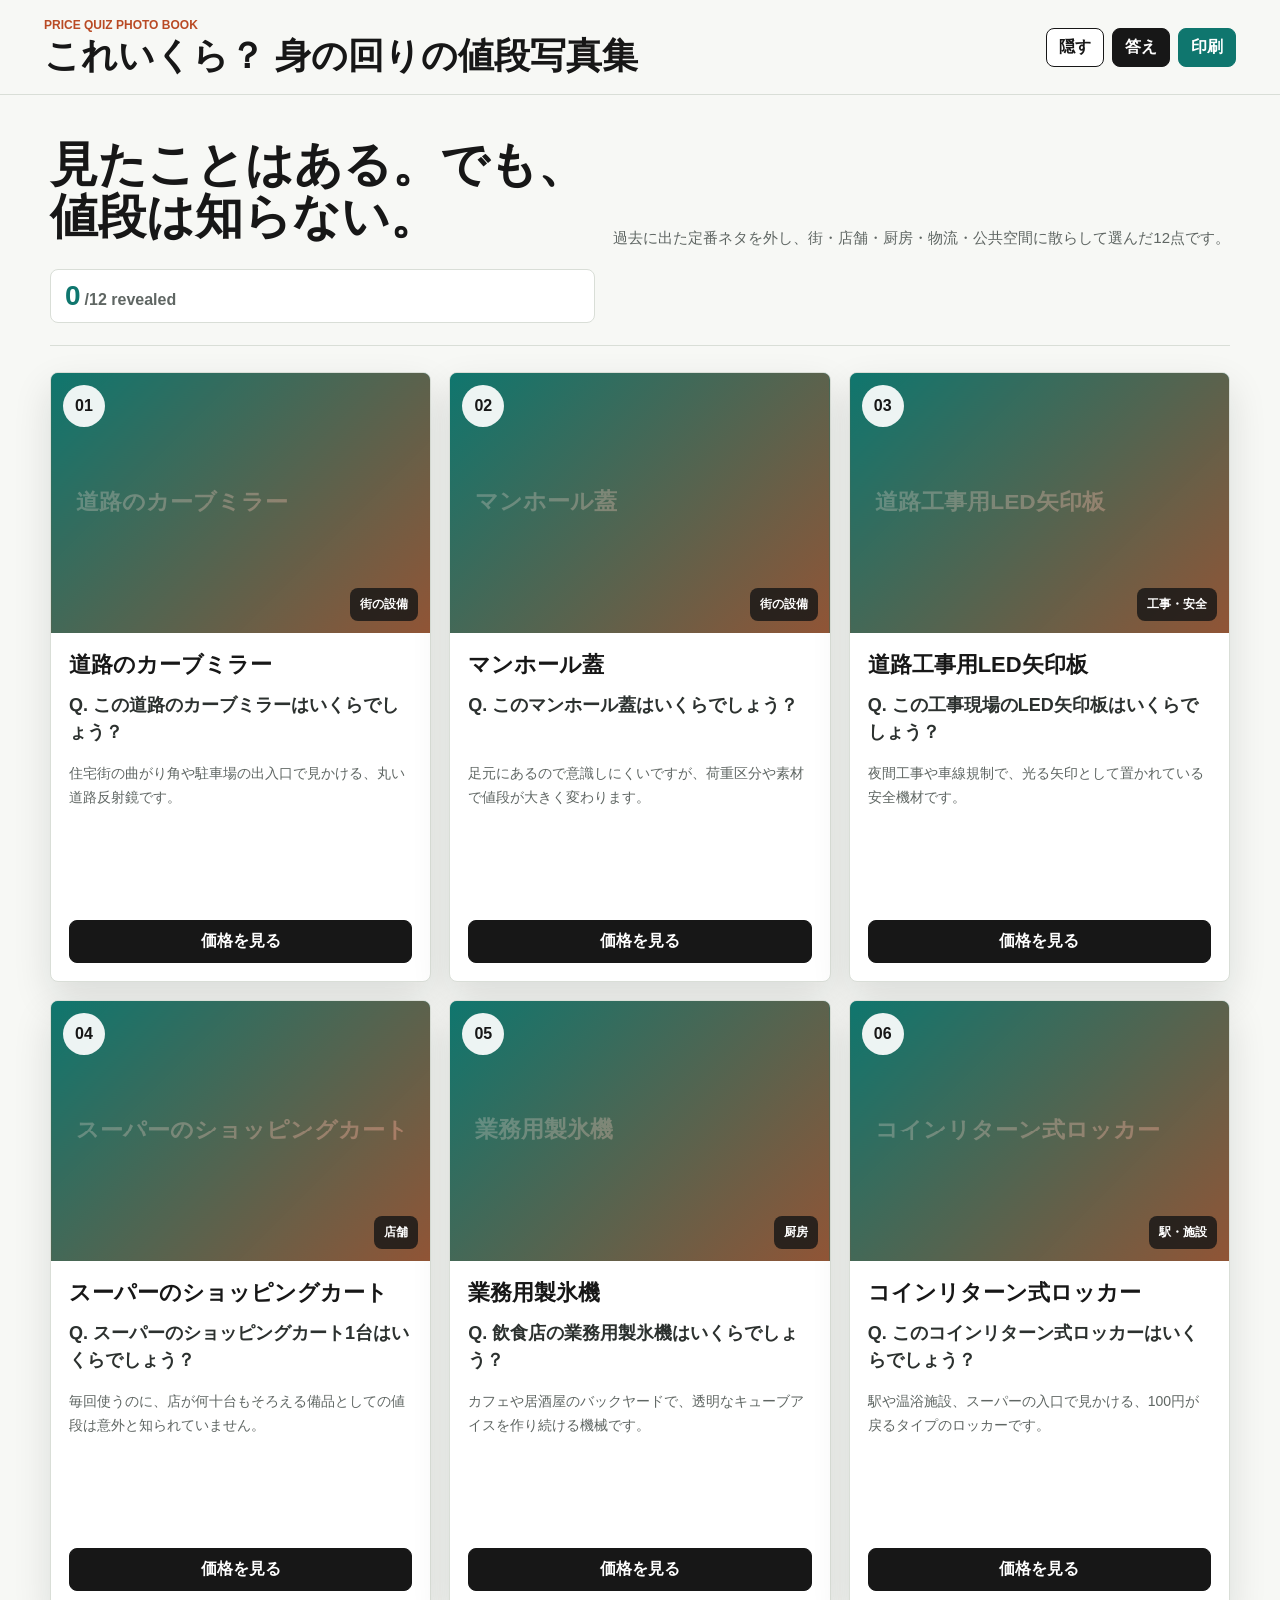
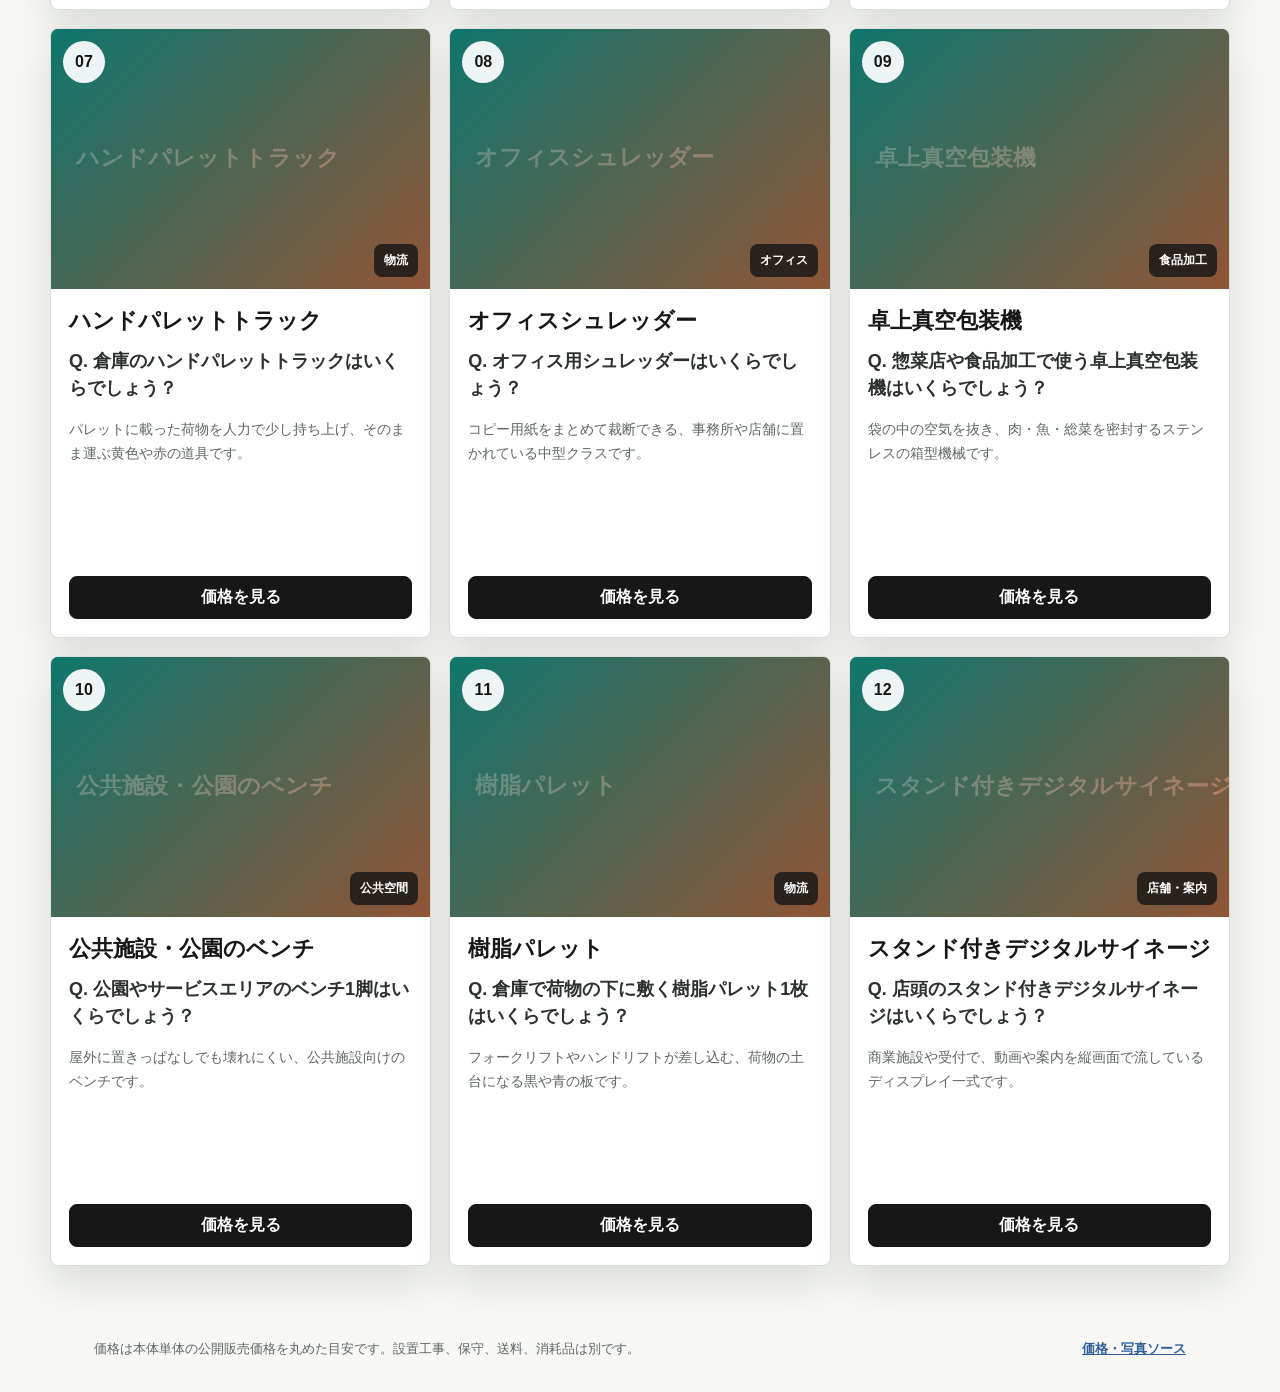
==== index.html @ 334b629f "initial commit" ====
<!doctype html>
<html lang="ja">
  <head>
    <meta charset="utf-8">
    <meta name="viewport" content="width=device-width, initial-scale=1">
    <title>これいくら？ 身の回りの値段写真集</title>
    <link rel="stylesheet" href="./styles.css">
  </head>
  <body>
    <header class="topbar">
      <div>
        <p class="eyebrow">Price Quiz Photo Book</p>
        <h1>これいくら？ 身の回りの値段写真集</h1>
      </div>
      <div class="actions" aria-label="表示操作">
        <button type="button" id="hideAll">隠す</button>
        <button type="button" id="showAll">答え</button>
        <button type="button" id="printBook">印刷</button>
      </div>
    </header>

    <main>
      <section class="intro" aria-labelledby="intro-title">
        <h2 id="intro-title">見たことはある。でも、値段は知らない。</h2>
        <p>過去に出た定番ネタを外し、街・店舗・厨房・物流・公共空間に散らして選んだ12点です。</p>
        <div class="meter" aria-live="polite">
          <span id="revealedCount">0</span><span>/12 revealed</span>
        </div>
      </section>

      <section id="book" class="book" aria-label="写真集"></section>
    </main>

    <footer>
      <p>価格は本体単体の公開販売価格を丸めた目安です。設置工事、保守、送料、消耗品は別です。</p>
      <a href="./research/sources.md">価格・写真ソース</a>
    </footer>

    <script src="./script.js"></script>
  </body>
</html>
---- styles.css ----
:root {
  color-scheme: light;
  --paper: #f7f8f5;
  --ink: #171717;
  --muted: #5f6663;
  --line: #d9ded7;
  --card: #ffffff;
  --teal: #0f766e;
  --rust: #b94a24;
  --gold: #d59f18;
  --blue: #2f5f98;
  --shadow: 0 16px 38px rgba(20, 25, 23, 0.12);
}

* {
  box-sizing: border-box;
}

body {
  margin: 0;
  background: var(--paper);
  color: var(--ink);
  font-family: -apple-system, BlinkMacSystemFont, "Hiragino Sans", "Yu Gothic", "YuGothic", "Segoe UI", sans-serif;
  letter-spacing: 0;
}

button,
a {
  font: inherit;
}

.topbar {
  position: sticky;
  top: 0;
  z-index: 10;
  display: flex;
  justify-content: space-between;
  align-items: center;
  gap: 18px;
  min-height: 88px;
  padding: 18px clamp(18px, 4vw, 44px);
  border-bottom: 1px solid var(--line);
  background: rgba(247, 248, 245, 0.94);
  backdrop-filter: blur(14px);
}

.eyebrow {
  margin: 0 0 4px;
  color: var(--rust);
  font-size: 12px;
  font-weight: 800;
  text-transform: uppercase;
}

h1 {
  margin: 0;
  font-size: clamp(22px, 4vw, 36px);
  line-height: 1.12;
}

.actions {
  display: flex;
  gap: 8px;
  flex: 0 0 auto;
}

.actions button,
.reveal {
  min-height: 38px;
  border: 1px solid var(--ink);
  border-radius: 8px;
  background: var(--ink);
  color: white;
  cursor: pointer;
  font-weight: 700;
}

.actions button {
  min-width: 54px;
  padding: 8px 12px;
}

.actions button:nth-child(1) {
  background: white;
  color: var(--ink);
}

.actions button:nth-child(3) {
  border-color: var(--teal);
  background: var(--teal);
}

main {
  padding: clamp(18px, 4vw, 44px);
}

.intro {
  display: grid;
  grid-template-columns: minmax(0, 1fr) auto;
  gap: 18px;
  align-items: end;
  max-width: 1180px;
  margin: 0 auto 26px;
  padding-bottom: 22px;
  border-bottom: 1px solid var(--line);
}

.intro h2 {
  margin: 0 0 8px;
  font-size: clamp(24px, 4vw, 48px);
  line-height: 1.08;
}

.intro p {
  max-width: 720px;
  margin: 0;
  color: var(--muted);
  font-size: 15px;
  line-height: 1.8;
}

.meter {
  display: flex;
  align-items: baseline;
  gap: 4px;
  padding: 10px 14px;
  border: 1px solid var(--line);
  border-radius: 8px;
  background: white;
  color: var(--muted);
  font-weight: 800;
  white-space: nowrap;
}

.meter span:first-child {
  color: var(--teal);
  font-size: 28px;
}

.book {
  display: grid;
  grid-template-columns: repeat(3, minmax(0, 1fr));
  gap: 18px;
  max-width: 1180px;
  margin: 0 auto;
}

.card {
  display: grid;
  grid-template-rows: 260px 1fr;
  overflow: hidden;
  min-height: 610px;
  border: 1px solid var(--line);
  border-radius: 8px;
  background: var(--card);
  box-shadow: var(--shadow);
}

.photo {
  position: relative;
  min-height: 260px;
  background:
    linear-gradient(135deg, rgba(15, 118, 110, 0.78), rgba(185, 74, 36, 0.76)),
    var(--fallback-image, none);
  background-size: cover;
  background-position: center;
}

.photo img {
  width: 100%;
  height: 100%;
  display: block;
  object-fit: cover;
}

.photo img.is-broken {
  display: none;
}

.number {
  position: absolute;
  top: 12px;
  left: 12px;
  display: inline-flex;
  align-items: center;
  justify-content: center;
  width: 42px;
  height: 42px;
  border-radius: 50%;
  background: rgba(255, 255, 255, 0.92);
  font-weight: 900;
}

.category {
  position: absolute;
  right: 12px;
  bottom: 12px;
  max-width: calc(100% - 24px);
  padding: 8px 10px;
  border-radius: 8px;
  background: rgba(23, 23, 23, 0.82);
  color: white;
  font-size: 12px;
  font-weight: 800;
}

.body {
  display: flex;
  flex-direction: column;
  gap: 14px;
  padding: 18px;
}

.body h3 {
  margin: 0;
  font-size: 22px;
  line-height: 1.25;
}

.question {
  min-height: 56px;
  margin: 0;
  color: #2c312f;
  font-size: 18px;
  font-weight: 800;
  line-height: 1.45;
}

.hint {
  min-height: 70px;
  margin: 0;
  color: var(--muted);
  font-size: 14px;
  line-height: 1.65;
}

.reveal {
  width: 100%;
  margin-top: auto;
  padding: 10px 14px;
}

.answer {
  display: none;
  border-top: 1px solid var(--line);
  padding-top: 14px;
}

.card.is-open .answer {
  display: block;
}

.price {
  margin: 0 0 8px;
  color: var(--teal);
  font-size: 26px;
  font-weight: 900;
  line-height: 1.2;
}

.why {
  margin: 0 0 12px;
  color: #2c312f;
  font-size: 14px;
  line-height: 1.65;
}

.source {
  display: inline-flex;
  align-items: center;
  gap: 6px;
  color: var(--blue);
  font-size: 13px;
  font-weight: 800;
  text-decoration: none;
}

.source:hover {
  text-decoration: underline;
}

footer {
  display: flex;
  justify-content: space-between;
  gap: 16px;
  max-width: 1180px;
  margin: 28px auto 0;
  padding: 0 clamp(18px, 4vw, 44px) 32px;
  color: var(--muted);
  font-size: 13px;
  line-height: 1.7;
}

footer p {
  margin: 0;
}

footer a {
  color: var(--blue);
  font-weight: 800;
  white-space: nowrap;
}

@media (max-width: 980px) {
  .book {
    grid-template-columns: repeat(2, minmax(0, 1fr));
  }
}

@media (max-width: 680px) {
  .topbar {
    position: static;
    display: grid;
  }

  .actions {
    width: 100%;
    display: grid;
    grid-template-columns: repeat(3, 1fr);
  }

  .intro {
    grid-template-columns: 1fr;
  }

  .book {
    grid-template-columns: 1fr;
  }

  .card {
    grid-template-rows: 235px 1fr;
    min-height: auto;
  }

  .photo {
    min-height: 235px;
  }

  footer {
    display: block;
  }
}

@media print {
  .topbar,
  .reveal,
  .meter {
    display: none;
  }

  body {
    background: white;
  }

  main {
    padding: 0;
  }

  .intro {
    margin: 0 0 18px;
  }

  .book {
    grid-template-columns: repeat(2, 1fr);
    gap: 10px;
  }

  .card {
    break-inside: avoid;
    box-shadow: none;
    min-height: 0;
  }

  .answer {
    display: block;
  }
}
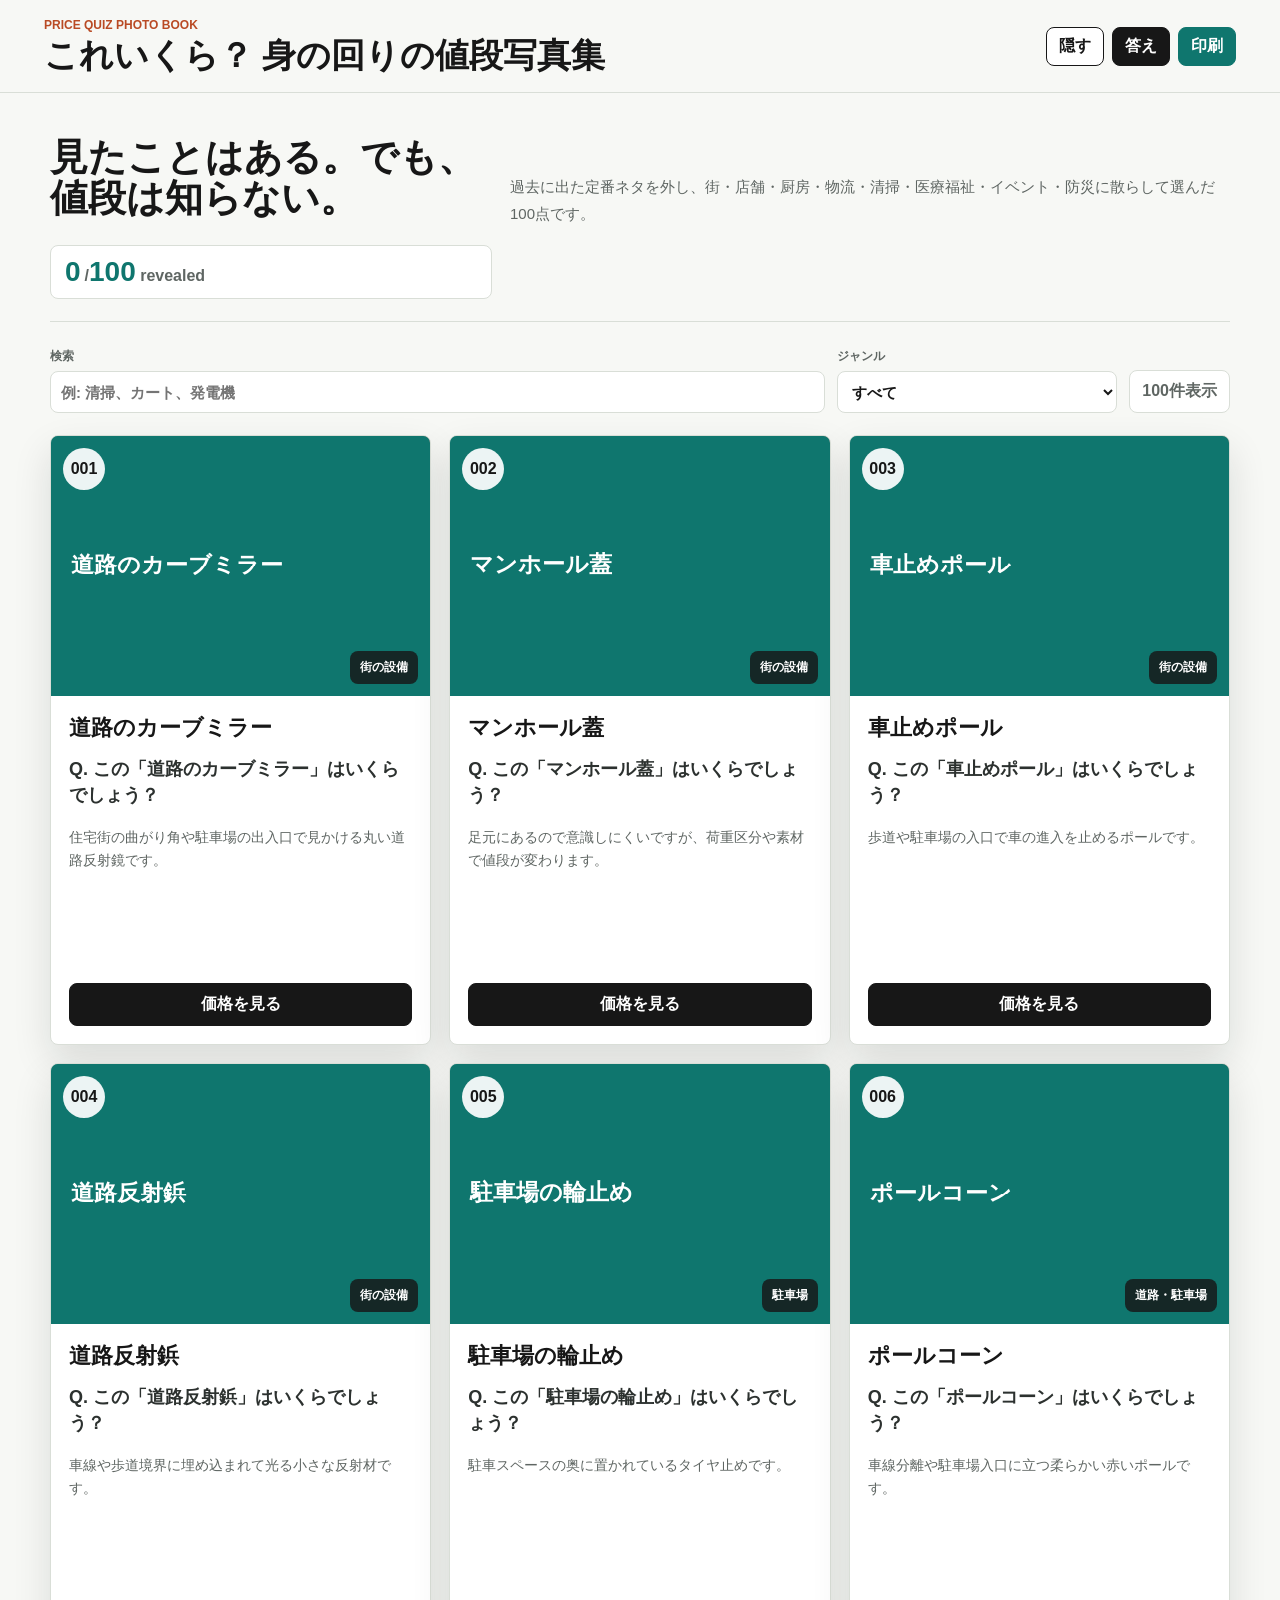
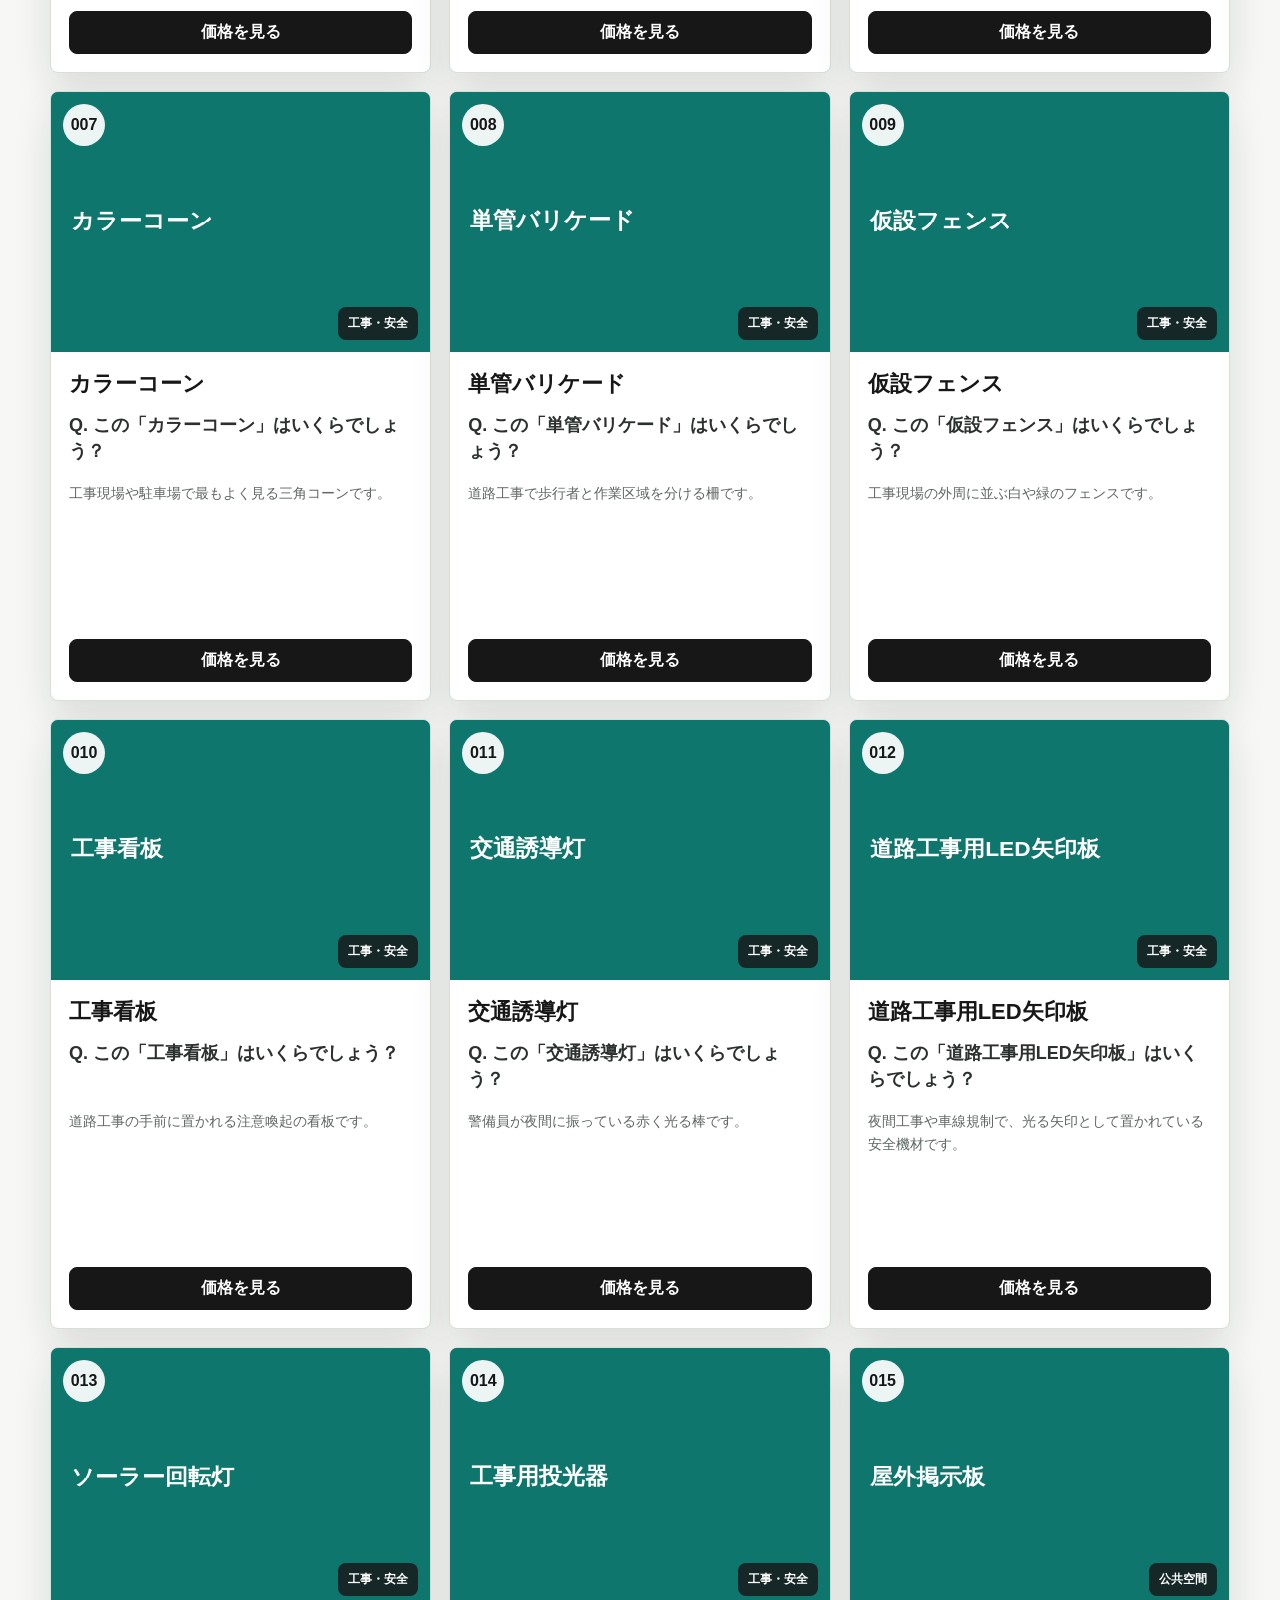
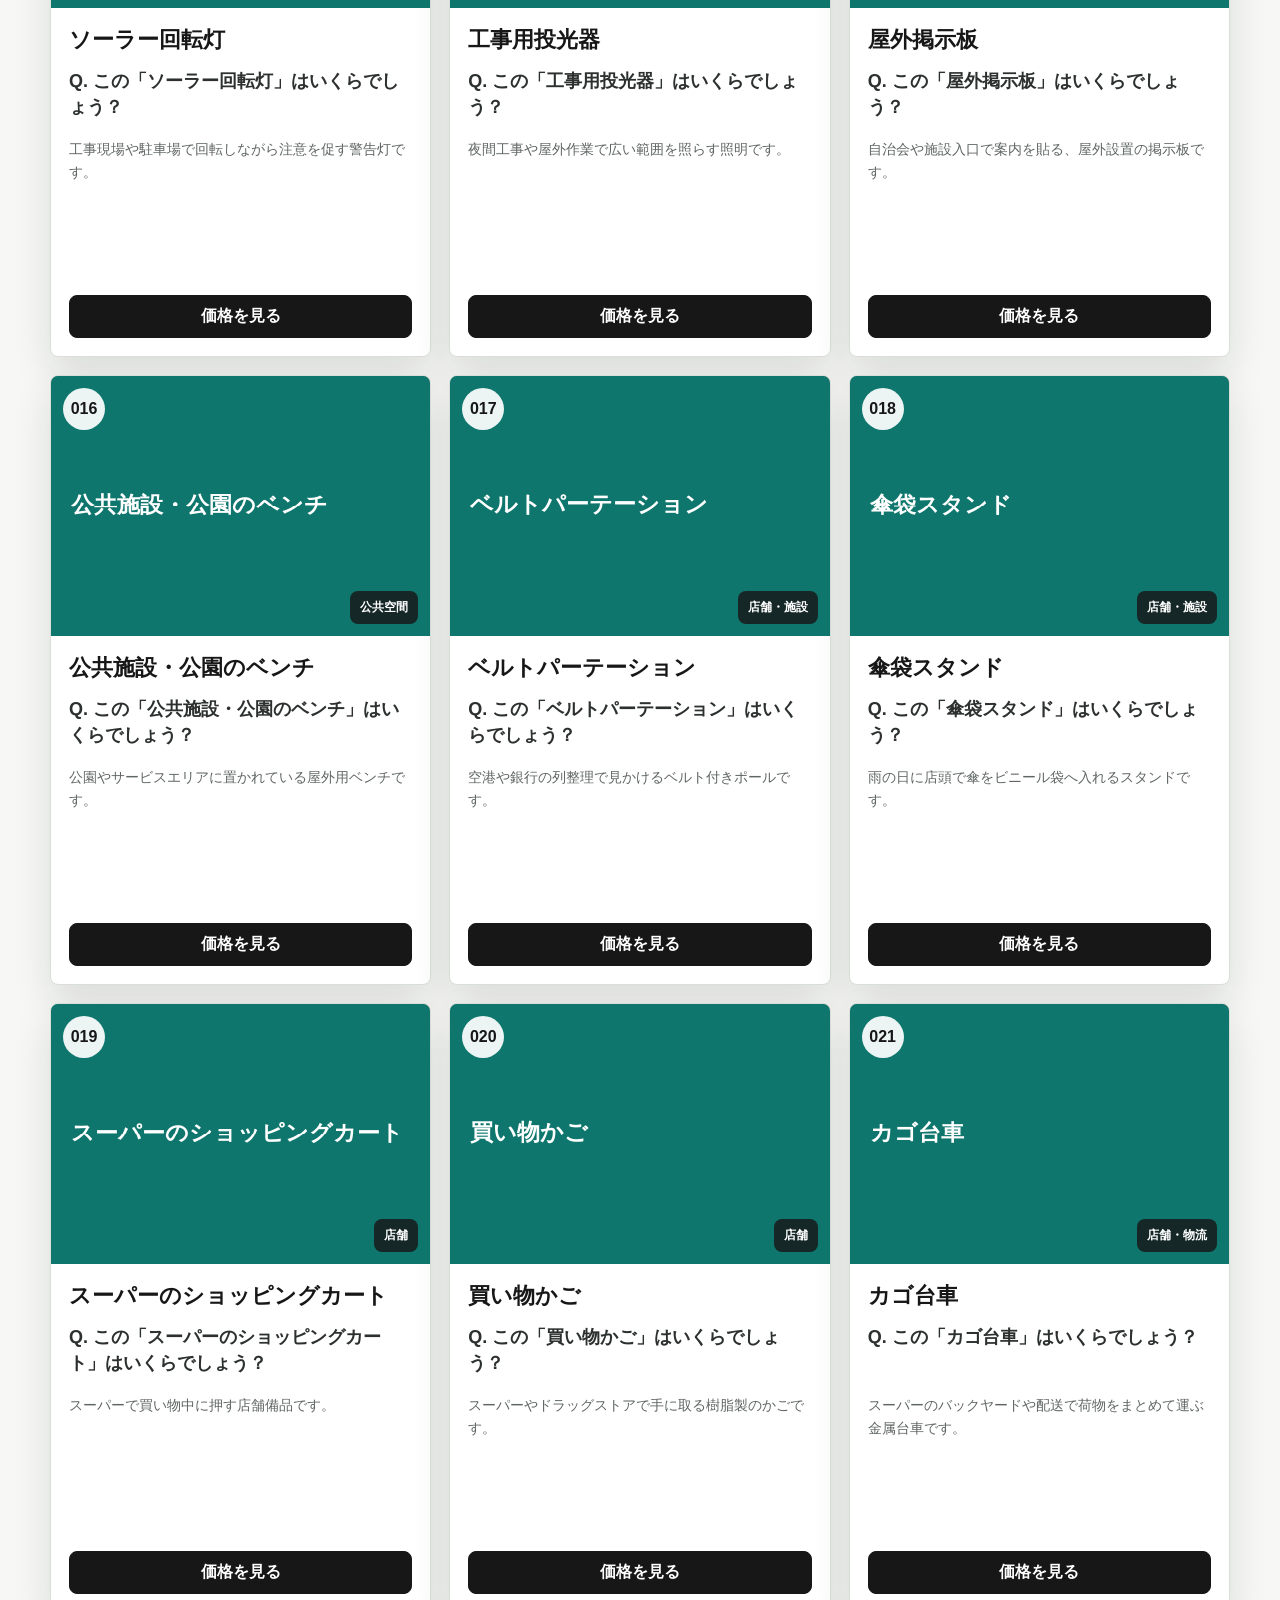
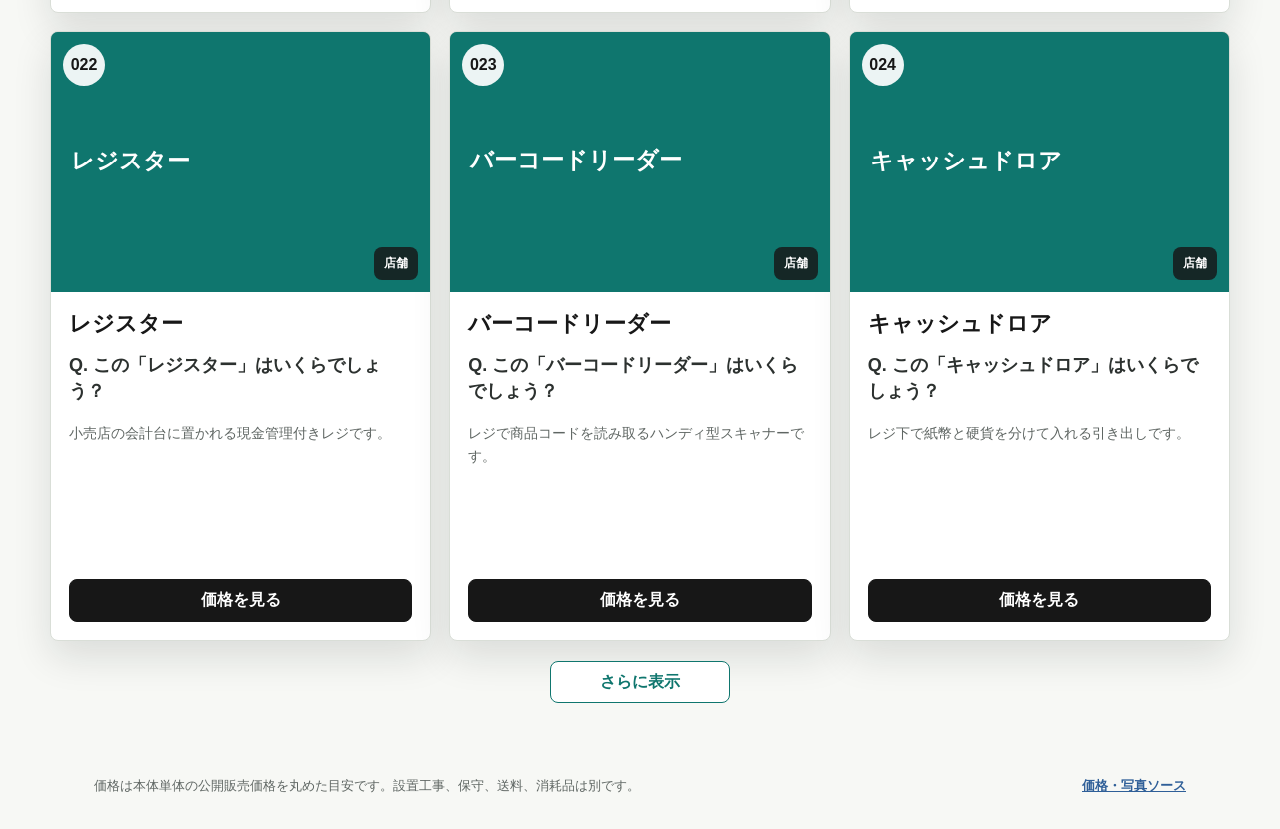
==== commit 26ddf125: "100件に拡張 & GitHub Pages対応" ====
--- a/index.html
+++ b/index.html
@@ -22,13 +22,30 @@
     <main>
       <section class="intro" aria-labelledby="intro-title">
         <h2 id="intro-title">見たことはある。でも、値段は知らない。</h2>
-        <p>過去に出た定番ネタを外し、街・店舗・厨房・物流・公共空間に散らして選んだ12点です。</p>
+        <p>過去に出た定番ネタを外し、街・店舗・厨房・物流・清掃・医療福祉・イベント・防災に散らして選んだ100点です。</p>
         <div class="meter" aria-live="polite">
-          <span id="revealedCount">0</span><span>/12 revealed</span>
+          <span id="revealedCount">0</span><span>/<span id="totalCount">100</span> revealed</span>
         </div>
       </section>
 
+      <section class="controls" aria-label="絞り込み">
+        <label>
+          <span>検索</span>
+          <input id="searchInput" type="search" autocomplete="off" placeholder="例: 清掃、カート、発電機">
+        </label>
+        <label>
+          <span>ジャンル</span>
+          <select id="categoryFilter">
+            <option value="">すべて</option>
+          </select>
+        </label>
+        <p class="visible-count"><span id="visibleCount">100</span>件表示</p>
+      </section>
+
       <section id="book" class="book" aria-label="写真集"></section>
+      <div class="load-more-wrap">
+        <button type="button" id="loadMore">さらに表示</button>
+      </div>
     </main>
 
     <footer>
@@ -36,6 +53,6 @@
       <a href="./research/sources.md">価格・写真ソース</a>
     </footer>
 
-    <script src="./script.js"></script>
+    <script type="module" src="./script.js"></script>
   </body>
 </html>
--- a/styles.css
+++ b/styles.css
@@ -54,7 +54,7 @@
 
 h1 {
   margin: 0;
-  font-size: clamp(22px, 4vw, 36px);
+  font-size: 34px;
   line-height: 1.12;
 }
 
@@ -107,7 +107,7 @@
 
 .intro h2 {
   margin: 0 0 8px;
-  font-size: clamp(24px, 4vw, 48px);
+  font-size: 38px;
   line-height: 1.08;
 }
 
@@ -117,6 +117,47 @@
   color: var(--muted);
   font-size: 15px;
   line-height: 1.8;
+}
+
+.controls {
+  display: grid;
+  grid-template-columns: minmax(220px, 1fr) minmax(180px, 280px) auto;
+  gap: 12px;
+  align-items: end;
+  max-width: 1180px;
+  margin: 0 auto 22px;
+}
+
+.controls label {
+  display: grid;
+  gap: 6px;
+  color: var(--muted);
+  font-size: 12px;
+  font-weight: 800;
+}
+
+.controls input,
+.controls select {
+  width: 100%;
+  min-height: 42px;
+  border: 1px solid var(--line);
+  border-radius: 8px;
+  background: white;
+  color: var(--ink);
+  font: inherit;
+  font-size: 15px;
+  padding: 8px 10px;
+}
+
+.visible-count {
+  margin: 0;
+  padding: 10px 12px;
+  border: 1px solid var(--line);
+  border-radius: 8px;
+  background: white;
+  color: var(--muted);
+  font-weight: 800;
+  white-space: nowrap;
 }
 
 .meter {
@@ -160,8 +201,8 @@
   position: relative;
   min-height: 260px;
   background:
-    linear-gradient(135deg, rgba(15, 118, 110, 0.78), rgba(185, 74, 36, 0.76)),
-    var(--fallback-image, none);
+    var(--fallback-image, none),
+    linear-gradient(135deg, rgba(15, 118, 110, 0.78), rgba(185, 74, 36, 0.76));
   background-size: cover;
   background-position: center;
 }
@@ -170,7 +211,8 @@
   width: 100%;
   height: 100%;
   display: block;
-  object-fit: cover;
+  object-fit: contain;
+  background: #fdfdfb;
 }
 
 .photo img.is-broken {
@@ -279,6 +321,49 @@
   text-decoration: underline;
 }
 
+.links {
+  display: flex;
+  flex-wrap: wrap;
+  gap: 10px;
+}
+
+.muted-link {
+  color: var(--muted);
+}
+
+.empty {
+  grid-column: 1 / -1;
+  margin: 0;
+  padding: 28px;
+  border: 1px solid var(--line);
+  border-radius: 8px;
+  background: white;
+  color: var(--muted);
+  font-weight: 800;
+}
+
+.load-more-wrap {
+  display: flex;
+  justify-content: center;
+  max-width: 1180px;
+  margin: 20px auto 0;
+}
+
+#loadMore {
+  min-height: 42px;
+  min-width: 180px;
+  border: 1px solid var(--teal);
+  border-radius: 8px;
+  background: white;
+  color: var(--teal);
+  cursor: pointer;
+  font-weight: 900;
+}
+
+#loadMore[hidden] {
+  display: none;
+}
+
 footer {
   display: flex;
   justify-content: space-between;
@@ -308,6 +393,10 @@
 }
 
 @media (max-width: 680px) {
+  h1 {
+    font-size: 27px;
+  }
+
   .topbar {
     position: static;
     display: grid;
@@ -320,6 +409,14 @@
   }
 
   .intro {
+    grid-template-columns: 1fr;
+  }
+
+  .intro h2 {
+    font-size: 29px;
+  }
+
+  .controls {
     grid-template-columns: 1fr;
   }
 
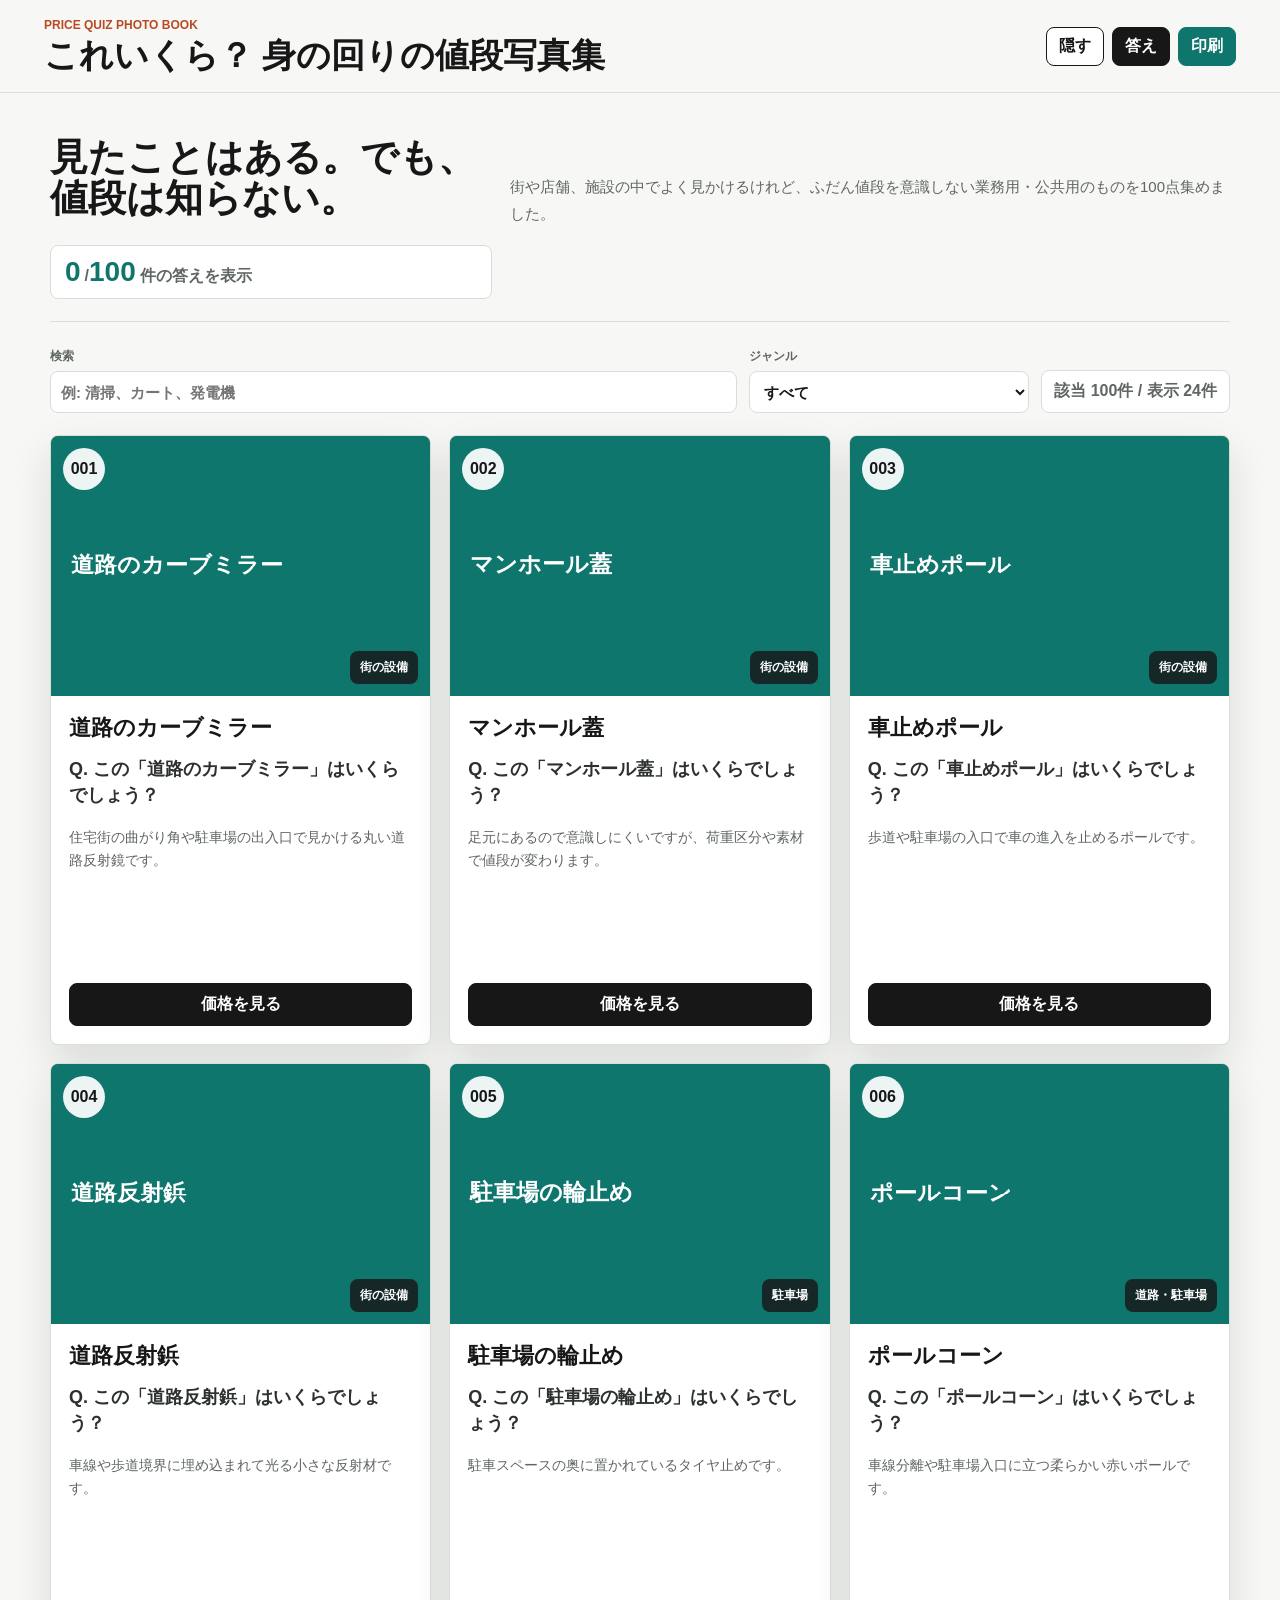
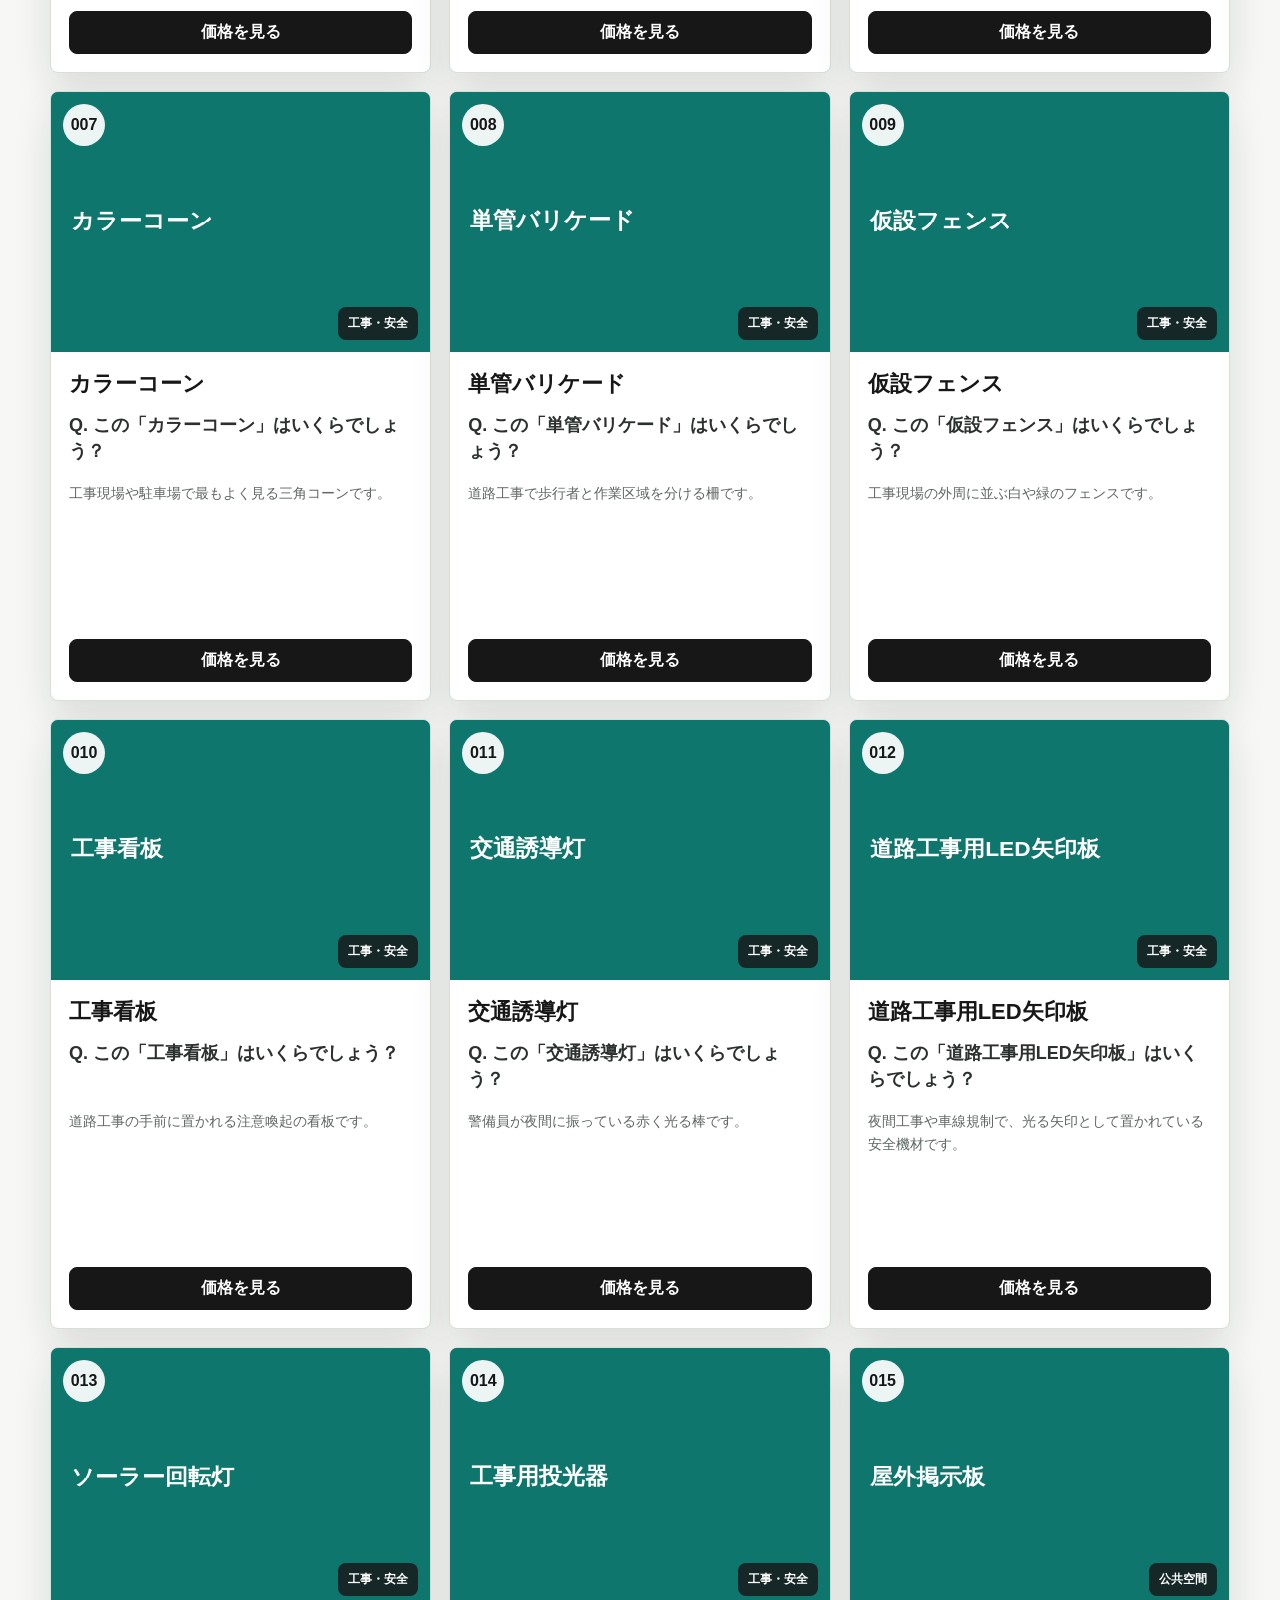
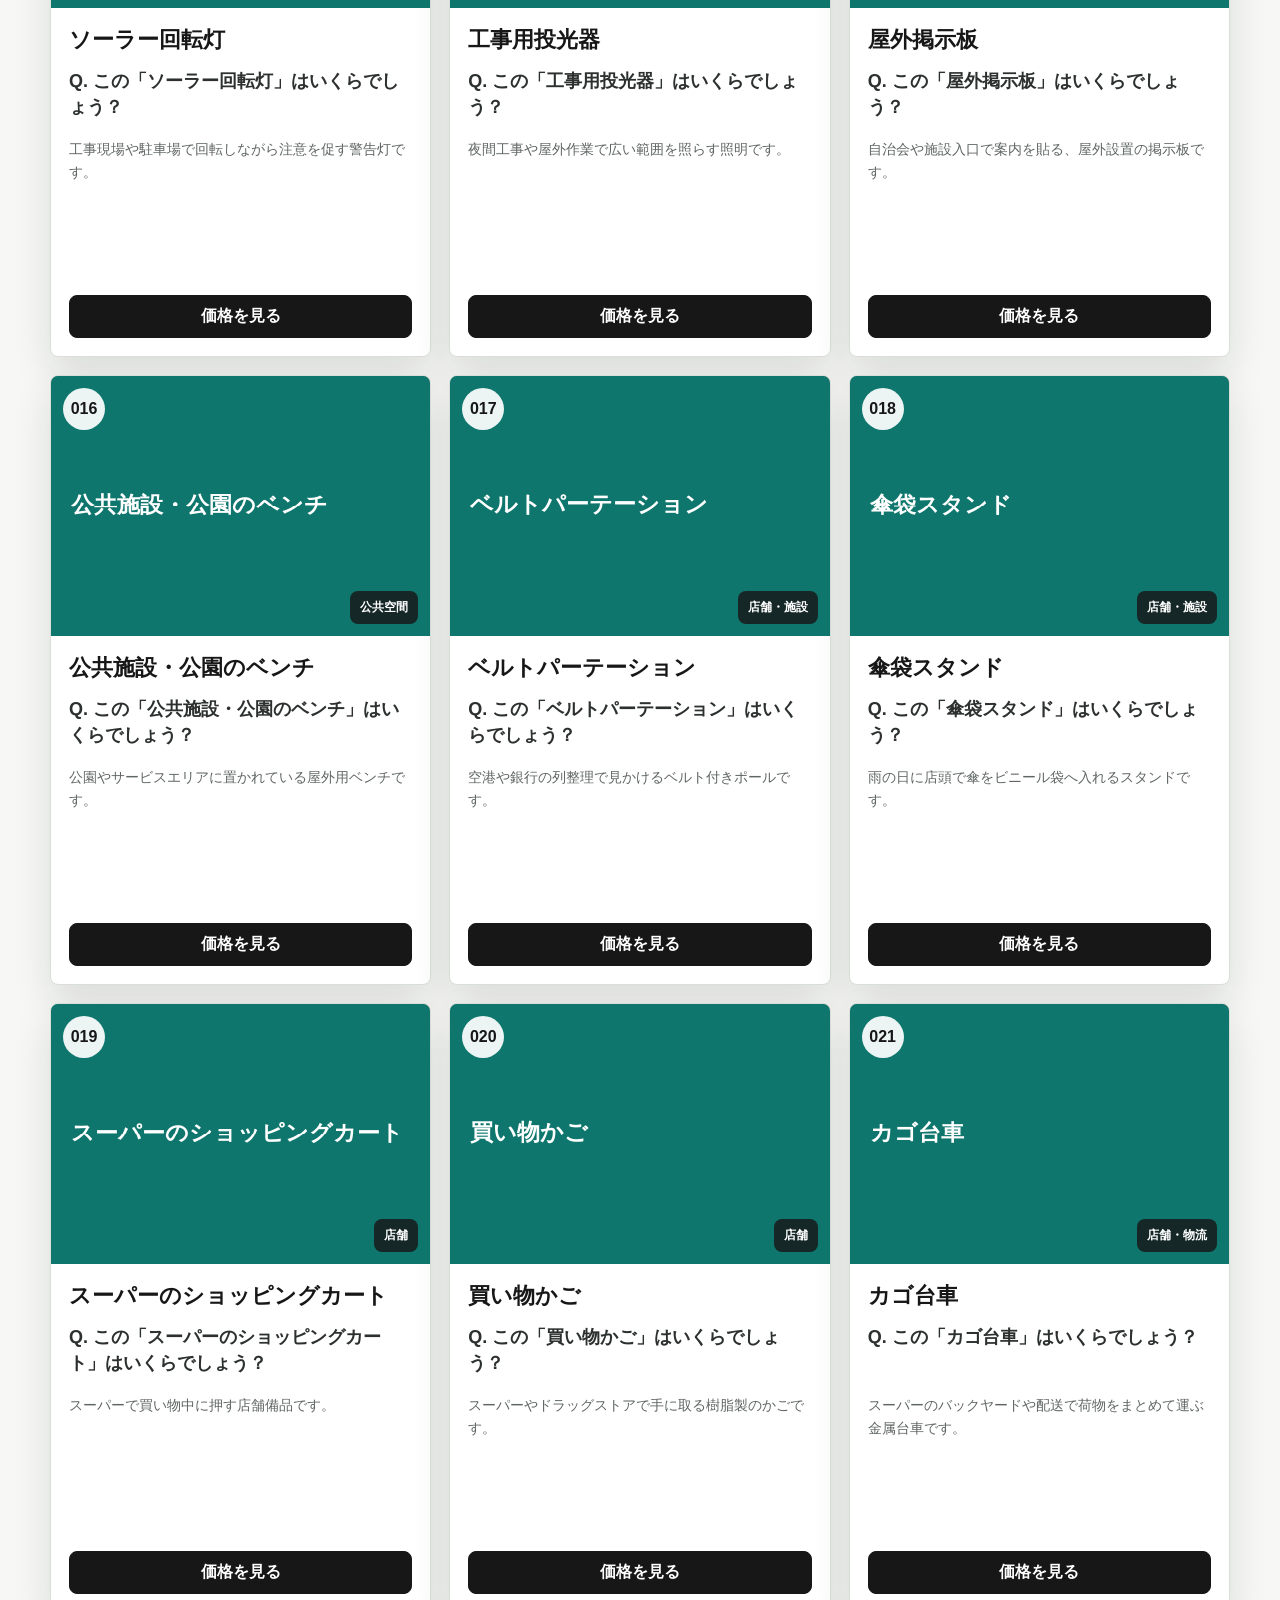
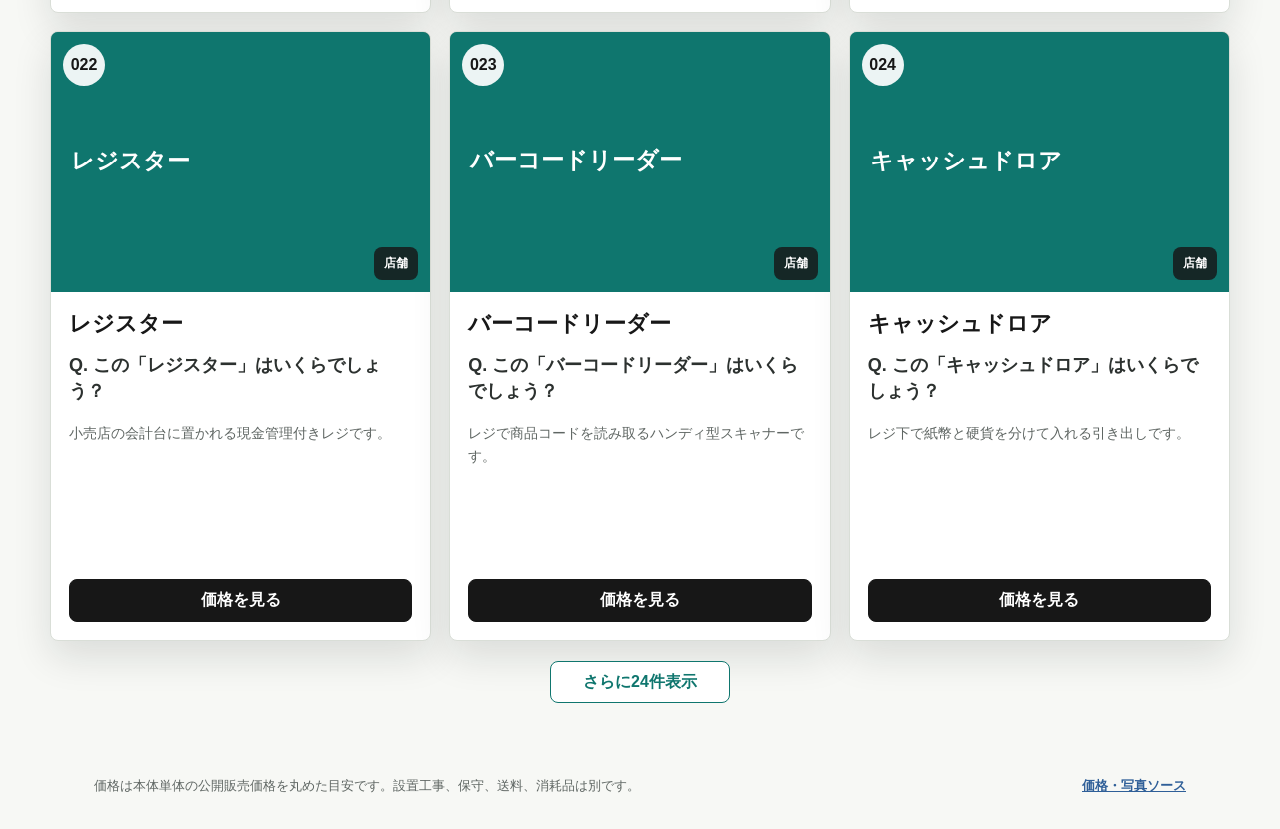
==== commit dd632487: "初見に伝わらない表現を改善" ====
--- a/index.html
+++ b/index.html
@@ -22,9 +22,9 @@
     <main>
       <section class="intro" aria-labelledby="intro-title">
         <h2 id="intro-title">見たことはある。でも、値段は知らない。</h2>
-        <p>過去に出た定番ネタを外し、街・店舗・厨房・物流・清掃・医療福祉・イベント・防災に散らして選んだ100点です。</p>
+        <p>街や店舗、施設の中でよく見かけるけれど、ふだん値段を意識しない業務用・公共用のものを100点集めました。</p>
         <div class="meter" aria-live="polite">
-          <span id="revealedCount">0</span><span>/<span id="totalCount">100</span> revealed</span>
+          <span id="revealedCount">0</span><span>/<span id="totalCount">100</span> 件の答えを表示</span>
         </div>
       </section>
 
@@ -39,7 +39,7 @@
             <option value="">すべて</option>
           </select>
         </label>
-        <p class="visible-count"><span id="visibleCount">100</span>件表示</p>
+        <p class="visible-count">該当 <span id="visibleCount">100</span>件 / 表示 <span id="renderedCount">0</span>件</p>
       </section>
 
       <section id="book" class="book" aria-label="写真集"></section>
@@ -53,6 +53,7 @@
       <a href="./research/sources.md">価格・写真ソース</a>
     </footer>
 
-    <script type="module" src="./script.js"></script>
+    <script src="./data/items.js"></script>
+    <script src="./script.js"></script>
   </body>
 </html>
